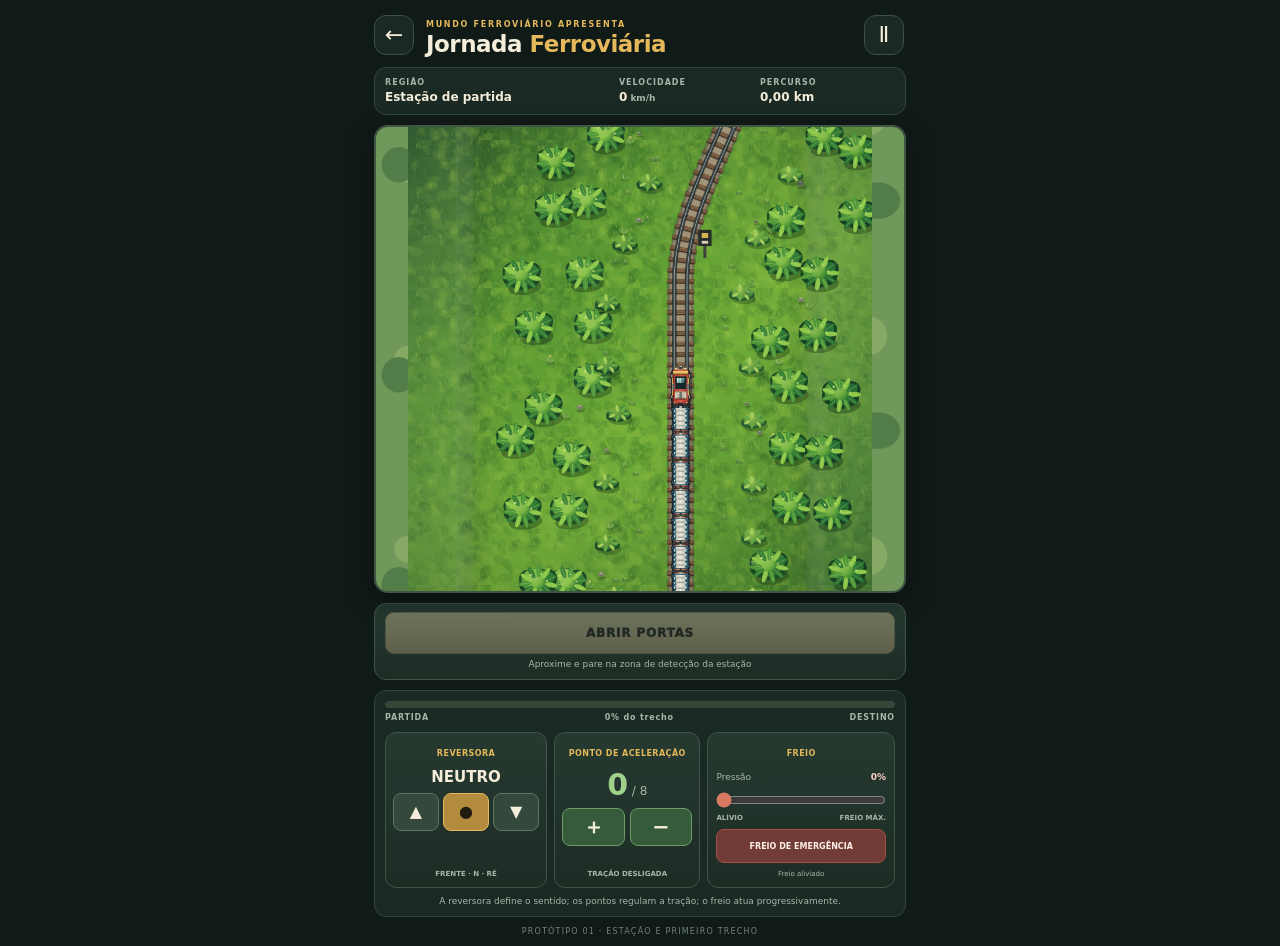
==== Jornada-Ferroviaria/index.html @ fb92bcf7 "Atualiza cache do ajuste do bairro" ====
<!doctype html>
<html lang="pt-BR">
<head>
  <meta charset="utf-8">
  <meta name="viewport" content="width=device-width, initial-scale=1, maximum-scale=1, user-scalable=no">
  <meta name="theme-color" content="#172b24">
  <meta name="description" content="Jornada Ferroviária — uma viagem ferroviária em pixel art.">
  <title>Jornada Ferroviária</title>
  <link rel="stylesheet" href="style.css?v=2026112611">
</head>
<body>
  <main class="game-shell">
    <header class="topbar">
      <a class="back-link" href="../index.html" aria-label="Voltar ao Mundo Ferroviário">←</a>
      <div class="brand">
        <span class="eyebrow">MUNDO FERROVIÁRIO APRESENTA</span>
        <h1>Jornada <strong>Ferroviária</strong></h1>
      </div>
      <button id="pauseButton" class="icon-button" type="button" aria-label="Pausar jogo">Ⅱ</button>
    </header>

    <section class="status-row" aria-label="Informações da viagem">
      <div><span class="status-label">REGIÃO</span><strong id="regionName">Estação de partida</strong></div>
      <div><span class="status-label">VELOCIDADE</span><strong><span id="speedValue">0</span><small> km/h</small></strong></div>
      <div><span class="status-label">PERCURSO</span><strong id="distanceValue">0,0 km</strong></div>
    </section>

    <section class="viewport-wrap" aria-label="Área do jogo">
      <canvas id="gameCanvas" width="800" height="800">
        Seu navegador não oferece suporte ao Canvas.
      </canvas>
      <div class="pause-overlay" id="pauseOverlay" hidden>
        <div class="pause-card">
          <span class="pause-symbol">Ⅱ</span>
          <h2>Viagem pausada</h2>
          <p>Seu trem está aguardando.</p>
          <button id="resumeButton" class="primary-button" type="button">CONTINUAR</button>
        </div>
      </div>
    </section>

    <section class="station-actions" aria-label="Operação de desembarque">
      <button id="doorButton" class="door-button" type="button" disabled>ABRIR PORTAS</button>
      <p id="doorStatus" class="door-status">Pare a composição na estação para liberar as portas</p>
    </section>

    <section class="dashboard">
      <div class="progress-line"><span id="progressFill"></span></div>
      <div class="progress-caption"><span>PARTIDA</span><span id="progressText">Trecho de demonstração</span><span>DESTINO</span></div>
      <div class="driver-controls">
        <section class="control-panel">
          <div class="panel-heading">REVERSORA</div><div class="reverser-readout" id="directionValue">NEUTRO</div>
          <div class="reverser-buttons">
            <button id="forwardButton" class="lever-button" type="button" aria-label="Frente">▲</button>
            <button id="neutralButton" class="lever-button neutral-selected" type="button" aria-label="Neutro">●</button>
            <button id="reverseButton" class="lever-button" type="button" aria-label="Ré">▼</button>
          </div><div class="panel-foot">FRENTE · N · RÉ</div>
        </section>
        <section class="control-panel">
          <div class="panel-heading">PONTO DE ACELERAÇÃO</div><div class="throttle-readout"><strong id="throttleValue">0</strong><span> / 8</span></div>
          <div class="throttle-buttons"><button id="throttleUp" class="step-button" type="button">＋</button><button id="throttleDown" class="step-button" type="button">−</button></div>
          <div class="panel-foot" id="limitValue">TRAÇÃO DESLIGADA</div>
        </section>
        <section class="control-panel brake-panel">
          <div class="panel-heading">FREIO</div><label class="brake-label" for="brakeSlider">Pressão <strong id="brakeValue">0%</strong></label>
          <input id="brakeSlider" class="brake-slider" type="range" min="0" max="100" value="0">
          <div class="brake-scale"><span>ALÍVIO</span><span>FREIO MÁX.</span></div>
          <button id="emergencyButton" class="emergency-button" type="button">FREIO DE EMERGÊNCIA</button>
          <p id="brakeStatus" class="brake-status">Freio aliviado</p>
        </section>
      </div><p class="help-text">A reversora define o sentido; os pontos regulam a tração; o freio atua progressivamente.</p>
    </section>

    <footer class="footer-note">PROTÓTIPO 01 · ESTAÇÃO E PRIMEIRO TRECHO</footer>
  </main>
  <script src="game.js?v=2026112721"></script>
</body>
</html>
---- Jornada-Ferroviaria/style.css ----
:root {
  color-scheme: dark;
  --bg: #101a17;
  --panel: #1a2923;
  --panel-light: #24382e;
  --gold: #e4b85b;
  --cream: #f4edda;
  --muted: #a8b5a8;
  --green: #6eaa70;
  --red: #bd6557;
}
* { box-sizing: border-box; }
html, body { margin: 0; min-height: 100%; background: var(--bg); color: var(--cream); font-family: system-ui, -apple-system, Segoe UI, sans-serif; }
body { min-height: 100svh; display: flex; justify-content: center; }
button { font: inherit; }
.game-shell { width: min(100%, 560px); min-height: 100svh; padding: 12px 14px 10px; display: flex; flex-direction: column; gap: 10px; }
.topbar { display: grid; grid-template-columns: 42px 1fr 42px; align-items: center; gap: 10px; }
.back-link, .icon-button { width: 40px; height: 40px; display: grid; place-items: center; color: var(--cream); text-decoration: none; border: 1px solid #3b5144; border-radius: 12px; background: var(--panel); font-size: 22px; }
.icon-button { cursor: pointer; }
.brand { min-width: 0; }
.eyebrow { color: var(--gold); font-size: 8px; letter-spacing: 1.7px; font-weight: 800; }
h1 { margin: 1px 0 0; font-size: clamp(18px, 5vw, 23px); line-height: 1.1; letter-spacing: -.5px; }
h1 strong { color: var(--gold); }
.status-row { display: grid; grid-template-columns: 1.35fr .8fr .8fr; gap: 6px; padding: 10px; background: var(--panel); border: 1px solid #30463a; border-radius: 12px; }
.status-row > div { min-width: 0; display: flex; flex-direction: column; gap: 3px; }
.status-label { color: var(--muted); font-size: 8px; letter-spacing: 1px; font-weight: 800; }
.status-row strong { overflow: hidden; white-space: nowrap; text-overflow: ellipsis; font-size: 12px; }
.status-row small { color: var(--muted); font-size: 9px; }
.viewport-wrap { position: relative; flex: 0 0 auto; width: 100%; height: clamp(300px, 51svh, 480px); min-height: 0; display: flex; justify-content: center; align-items: center; overflow: hidden; border: 2px solid #405644; border-radius: 14px; background: #668d55; box-shadow: 0 10px 28px #0005; }
#gameCanvas { display: block; width: auto; height: 100%; max-width: 100%; min-height: 0; aspect-ratio: 1 / 1; object-fit: contain; image-rendering: auto; touch-action: none; }
.pause-overlay { position: absolute; inset: 0; display: grid; place-items: center; background: #101a17bb; }
.pause-overlay[hidden] { display: none; }
.pause-card { width: min(82%, 280px); padding: 24px; text-align: center; border: 1px solid #6d805e; border-radius: 16px; background: #1a2923; box-shadow: 0 15px 40px #0008; }
.pause-symbol { color: var(--gold); font-size: 34px; }
.pause-card h2 { margin: 8px 0 4px; }
.pause-card p { color: var(--muted); font-size: 13px; }
.primary-button { width: 100%; margin-top: 12px; padding: 12px; border: 0; border-radius: 9px; background: var(--gold); color: #211b10; font-weight: 900; }
.dashboard { padding: 10px; border: 1px solid #30463a; border-radius: 12px; background: var(--panel); }
.progress-line { height: 7px; overflow: hidden; border-radius: 10px; background: #35473b; }
.progress-line span { display: block; width: 0%; height: 100%; border-radius: inherit; background: var(--gold); transition: width .15s linear; }
.progress-caption { display: flex; justify-content: space-between; margin: 5px 0 10px; color: var(--muted); font-size: 8px; font-weight: 800; letter-spacing: .8px; }
.controls { display: grid; grid-template-columns: .85fr 1fr 1.2fr; gap: 8px; }
.control-button { min-height: 56px; display: flex; flex-direction: column; align-items: center; justify-content: center; gap: 2px; border: 1px solid #50624e; border-radius: 10px; color: var(--cream); font-size: 9px; font-weight: 900; letter-spacing: .5px; cursor: pointer; touch-action: none; user-select: none; -webkit-user-select: none; }
.control-button:active { transform: translateY(1px); filter: brightness(1.2); }
.control-icon { font-size: 19px; line-height: 1; }
.secondary { background: #34483b; }
.brake { background: #633e36; border-color: #9a5b4e; }
.accelerate { background: #456d43; border-color: #79a86c; }
.help-text { margin: 8px 0 0; color: var(--muted); text-align: center; font-size: 9px; }
.footer-note { color: #718275; text-align: center; font-size: 8px; letter-spacing: 1.2px; }
@media (min-width: 600px) {
  .game-shell { min-height: 100svh; }
  .viewport-wrap { height: min(52svh, 520px); }
}
@media (max-height: 700px) {
  .game-shell { gap: 7px; padding-top: 8px; }
  .viewport-wrap { height: clamp(240px, 43svh, 340px); }
  .control-button { min-height: 48px; }
}
/* Comandos de condução ferroviária */
.driver-controls{display:grid;grid-template-columns:1fr 1fr 1.2fr;gap:6px;align-items:stretch}
.control-panel{min-width:0;padding:9px;border:1px solid #405447;border-radius:11px;background:#202f28}
.panel-heading{color:var(--gold);font-size:9px;font-weight:900;letter-spacing:.7px;text-align:center}
.reverser-readout{margin:5px 0;color:var(--cream);font-size:17px;font-weight:900;text-align:center}
.reverser-buttons,.throttle-buttons{display:grid;grid-template-columns:repeat(3,1fr);gap:5px}
.lever-button,.step-button{min-height:36px;border:1px solid #607263;border-radius:8px;background:#34483b;color:var(--cream);font-size:18px;font-weight:900;touch-action:manipulation}
.lever-button.neutral-selected{background:#b28b3f;color:#211b10;border-color:var(--gold)}
.lever-button.direction-selected{background:#477d50;border-color:#83bd7e}
.panel-foot{margin-top:5px;color:var(--muted);font-size:8px;font-weight:800;text-align:center}
.throttle-readout{text-align:center;line-height:1.1}.throttle-readout strong{font-size:28px;color:#9fd18b}.throttle-readout span{color:var(--muted);font-size:12px}
.throttle-buttons{grid-template-columns:1fr 1fr}.step-button{min-height:32px;font-size:21px;background:#365b3b;border-color:#6d9c68}
.lever-button:disabled,.step-button:disabled{opacity:.35}
.brake-label{display:flex;justify-content:space-between;margin:6px 0 2px;color:var(--muted);font-size:9px}
.brake-label strong{color:#ffd1c6}.brake-slider{width:100%;accent-color:#d77a61;touch-action:pan-x}
.brake-scale{display:flex;justify-content:space-between;color:var(--muted);font-size:7px;font-weight:800}
.emergency-button,.release-button,.horn-button{width:100%;min-height:32px;margin-top:6px;border:1px solid #a34f43;border-radius:8px;background:#713c35;color:#fff0e9;font-size:8px;font-weight:900}
.release-button{border-color:#688b68;background:#35543a}.release-button:disabled{opacity:.35}
.brake-status{min-height:12px;margin:4px 0 0;color:var(--muted);text-align:center;font-size:8px}

@media(max-width:380px){.driver-controls{gap:5px}.control-panel{padding:6px}.panel-heading{font-size:7px;letter-spacing:.3px}.reverser-readout{font-size:14px}.lever-button{min-height:32px;font-size:15px}.step-button{min-height:30px}.brake-label{font-size:8px}.emergency-button,.release-button{font-size:7px;padding:3px 2px}.panel-foot{font-size:7px}}

/* Painel compacto e alinhado de condução */
.driver-controls{
  display:grid;
  grid-template-columns:1.02fr .92fr 1.18fr;
  gap:7px;
  align-items:stretch;
}
.control-panel{
  display:flex;
  flex-direction:column;
  justify-content:flex-start;
  min-height:148px;
  padding:8px 7px;
  border:1px solid #405447;
  border-radius:11px;
  background:linear-gradient(180deg,#263a30 0%,#1d2c25 100%);
}
.panel-heading{
  min-height:25px;
  display:flex;
  align-items:center;
  justify-content:center;
  color:var(--gold);
  font-size:8px;
  line-height:1.15;
  font-weight:900;
  letter-spacing:.45px;
  text-align:center;
}
.reverser-readout{margin:3px 0 7px;font-size:15px;line-height:1.1}
.reverser-buttons{gap:4px}
.lever-button{min-width:0;min-height:38px;border-radius:8px;font-size:16px}
.panel-foot{margin-top:auto;padding-top:7px;font-size:7px;line-height:1.2}
.throttle-readout{margin:2px 0 7px}
.throttle-readout strong{font-size:30px}
.throttle-buttons{gap:5px}
.step-button{min-height:38px;border-radius:8px}
.brake-panel{padding-left:8px;padding-right:8px}
.brake-label{margin:6px 0 4px;font-size:9px}
.brake-slider{height:24px;margin:2px 0}
.brake-scale{font-size:7px}
.emergency-button,.release-button{min-height:34px;margin-top:7px;padding:4px 3px;line-height:1.15;font-size:8px}
.brake-status{margin-top:auto;padding-top:7px;font-size:7px;line-height:1.2}
@media(max-width:380px){
  .driver-controls{grid-template-columns:1fr .9fr 1.12fr;gap:5px}
  .control-panel{min-height:142px;padding:6px 5px}
  .panel-heading{min-height:27px;font-size:7px;letter-spacing:.15px}
  .reverser-readout{font-size:13px;margin-bottom:6px}
  .lever-button{min-height:35px;font-size:14px}
  .throttle-readout strong{font-size:27px}
  .step-button{min-height:35px}
  .brake-label{font-size:8px}
  .emergency-button,.release-button{font-size:7px;min-height:32px}
}

/* Paisagem ampliada: mais área lateral sem alterar a proporção dos trens */
.viewport-wrap{background-color:#71985b;background-image:radial-gradient(ellipse at 12% 18%,#527c48 0 7%,transparent 7.5%),radial-gradient(ellipse at 88% 32%,#527c48 0 8%,transparent 8.5%),radial-gradient(ellipse at 18% 78%,#86a966 0 6%,transparent 6.5%),radial-gradient(ellipse at 83% 84%,#86a966 0 7%,transparent 7.5%);background-size:190px 210px,220px 230px,170px 190px,200px 220px;background-position:left top,right top,left bottom,right bottom;background-repeat:repeat;}

/* Garante que a antiga instrução não cubra o cenário, mesmo em HTML em cache. */
.canvas-hint { display: none !important; }

/* Operação de desembarque na estação */
.station-actions{display:flex;flex-direction:column;gap:5px;align-items:center;padding:8px 10px;border:1px solid #405447;border-radius:12px;background:linear-gradient(180deg,#263a30 0%,#1d2c25 100%)}
.door-button{width:100%;min-height:42px;border:1px solid #9b8148;border-radius:9px;background:linear-gradient(180deg,#e8c66e,#c99c43);color:#241d10;font-size:12px;font-weight:950;letter-spacing:.8px}
.door-button:disabled{opacity:.42;filter:saturate(.45)}
.door-status{min-height:12px;margin:0;color:var(--muted);font-size:9px;text-align:center}
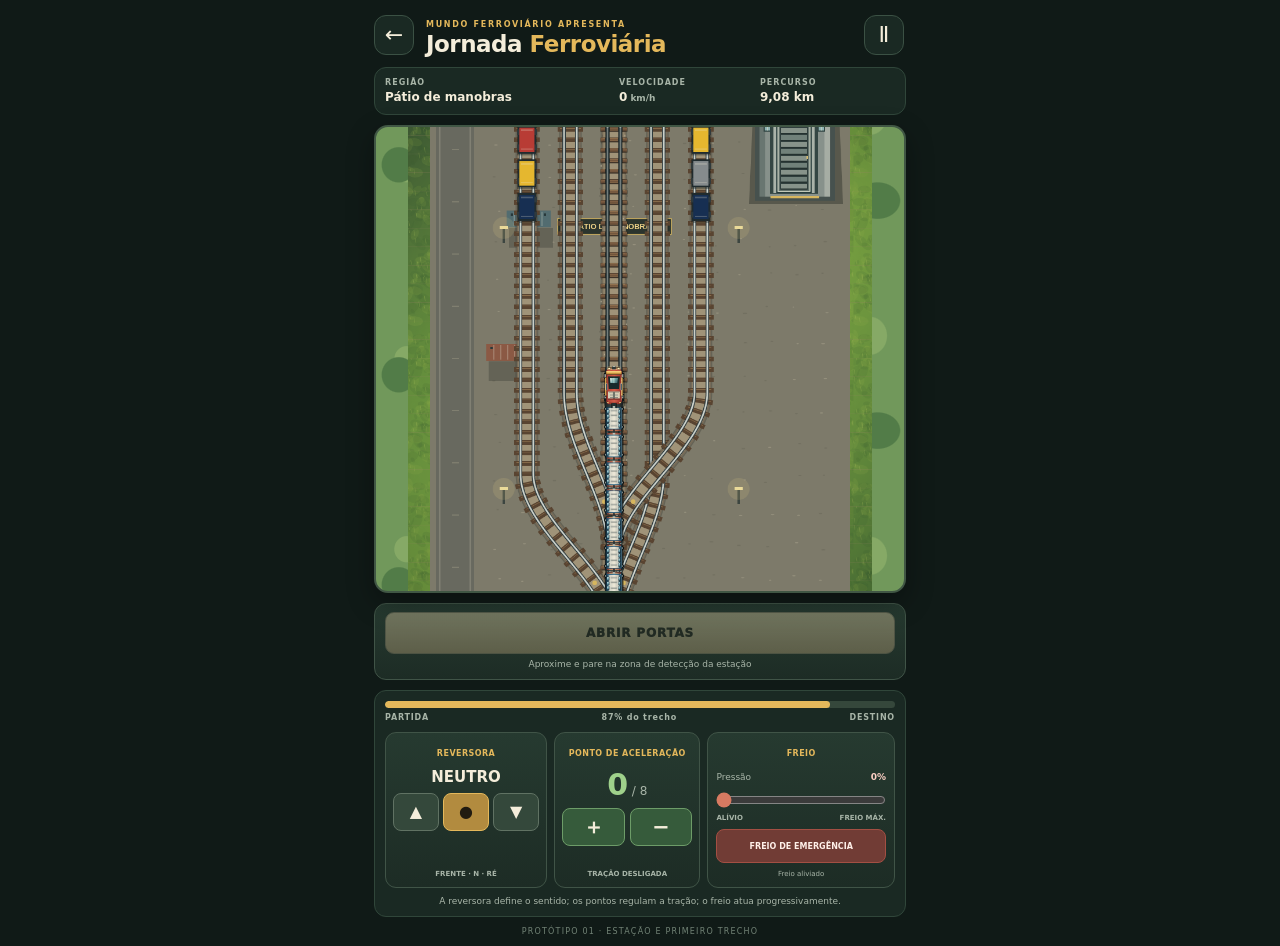
==== commit 8885c695: "Atualizar versão do simulador para teste inicial no pátio" ====
--- a/Jornada-Ferroviaria/index.html
+++ b/Jornada-Ferroviaria/index.html
@@ -73,6 +73,6 @@
 
     <footer class="footer-note">PROTÓTIPO 01 · ESTAÇÃO E PRIMEIRO TRECHO</footer>
   </main>
-  <script src="game.js?v=2026112721"></script>
+  <script src="game.js?v=2026112813"></script>
 </body>
 </html>
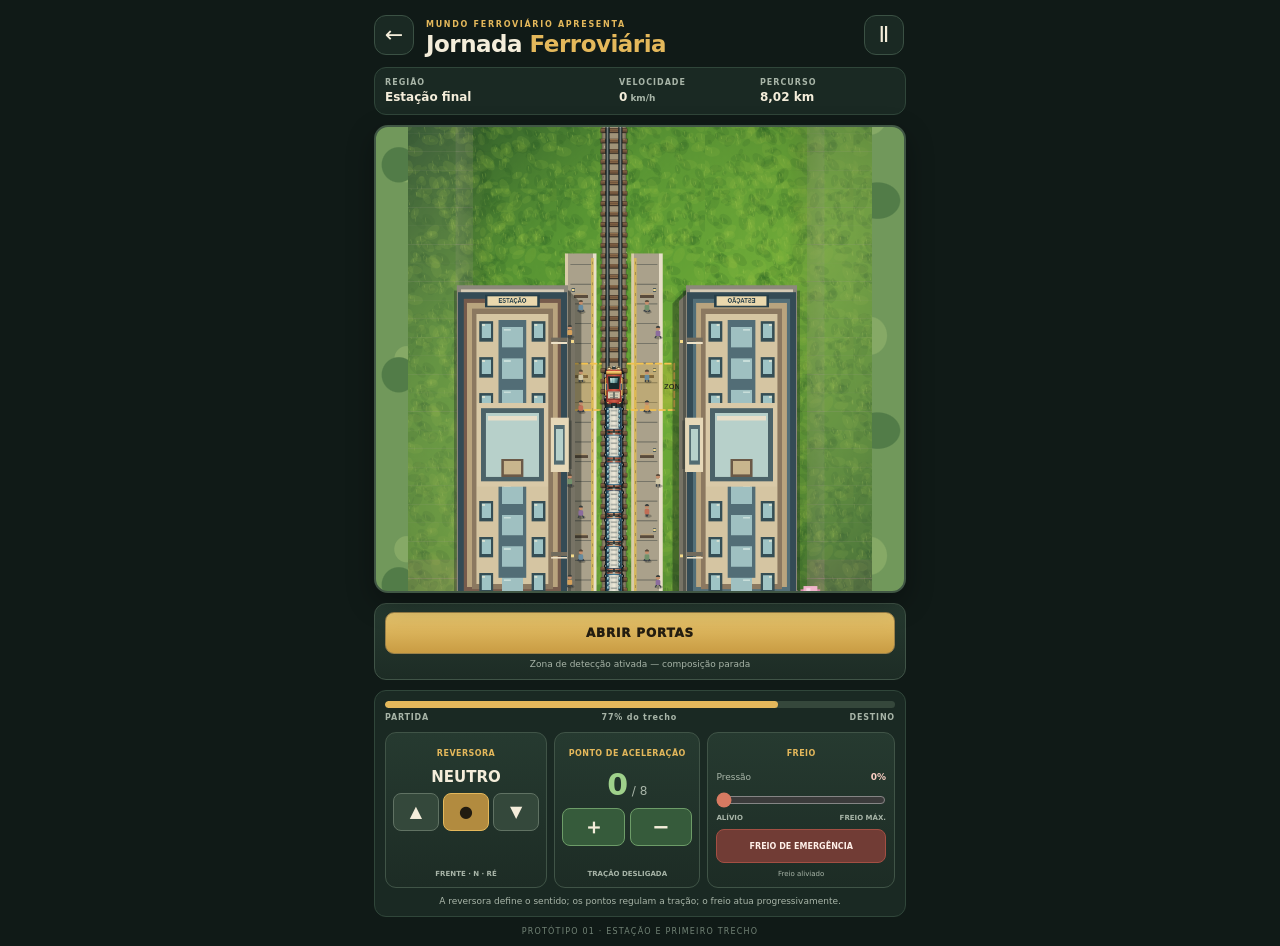
==== commit d5cf8d6d: "Atualiza cache do simulador ferroviário" ====
--- a/Jornada-Ferroviaria/index.html
+++ b/Jornada-Ferroviaria/index.html
@@ -73,6 +73,6 @@
 
     <footer class="footer-note">PROTÓTIPO 01 · ESTAÇÃO E PRIMEIRO TRECHO</footer>
   </main>
-  <script src="game.js?v=2026112813"></script>
+  <script src="game.js?v=2026112814"></script>
 </body>
 </html>
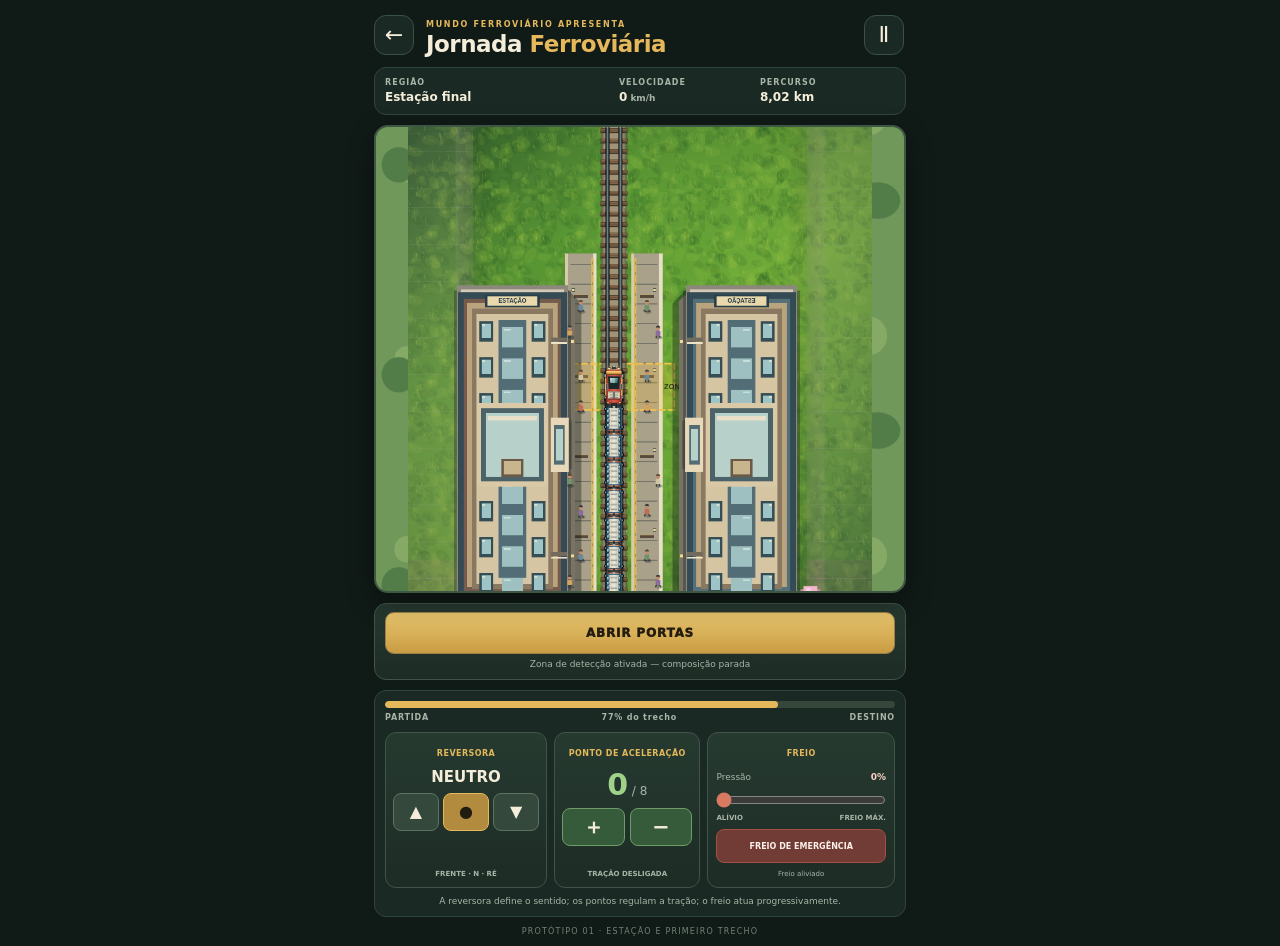
==== commit 7dcab4a5: "Atualiza cache do simulador ferroviário" ====
--- a/Jornada-Ferroviaria/index.html
+++ b/Jornada-Ferroviaria/index.html
@@ -73,6 +73,6 @@
 
     <footer class="footer-note">PROTÓTIPO 01 · ESTAÇÃO E PRIMEIRO TRECHO</footer>
   </main>
-  <script src="game.js?v=2026112814"></script>
+  <script src="game.js?v=2026112815"></script>
 </body>
 </html>
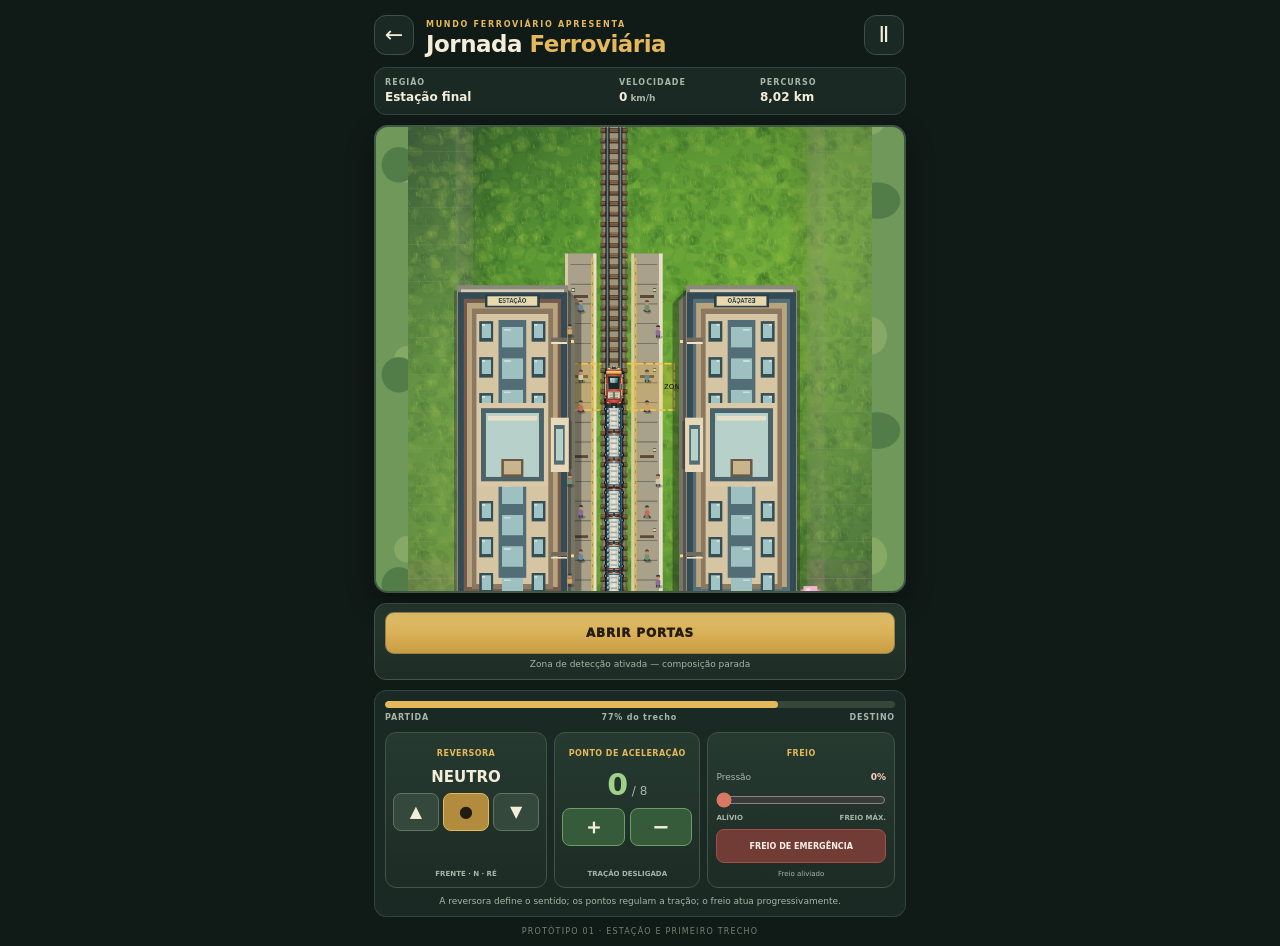
==== commit 73a93f05: "Atualiza versão em cache do simulador" ====
--- a/Jornada-Ferroviaria/index.html
+++ b/Jornada-Ferroviaria/index.html
@@ -73,6 +73,6 @@
 
     <footer class="footer-note">PROTÓTIPO 01 · ESTAÇÃO E PRIMEIRO TRECHO</footer>
   </main>
-  <script src="game.js?v=2026112815"></script>
+  <script src="game.js?v=2026112816"></script>
 </body>
 </html>
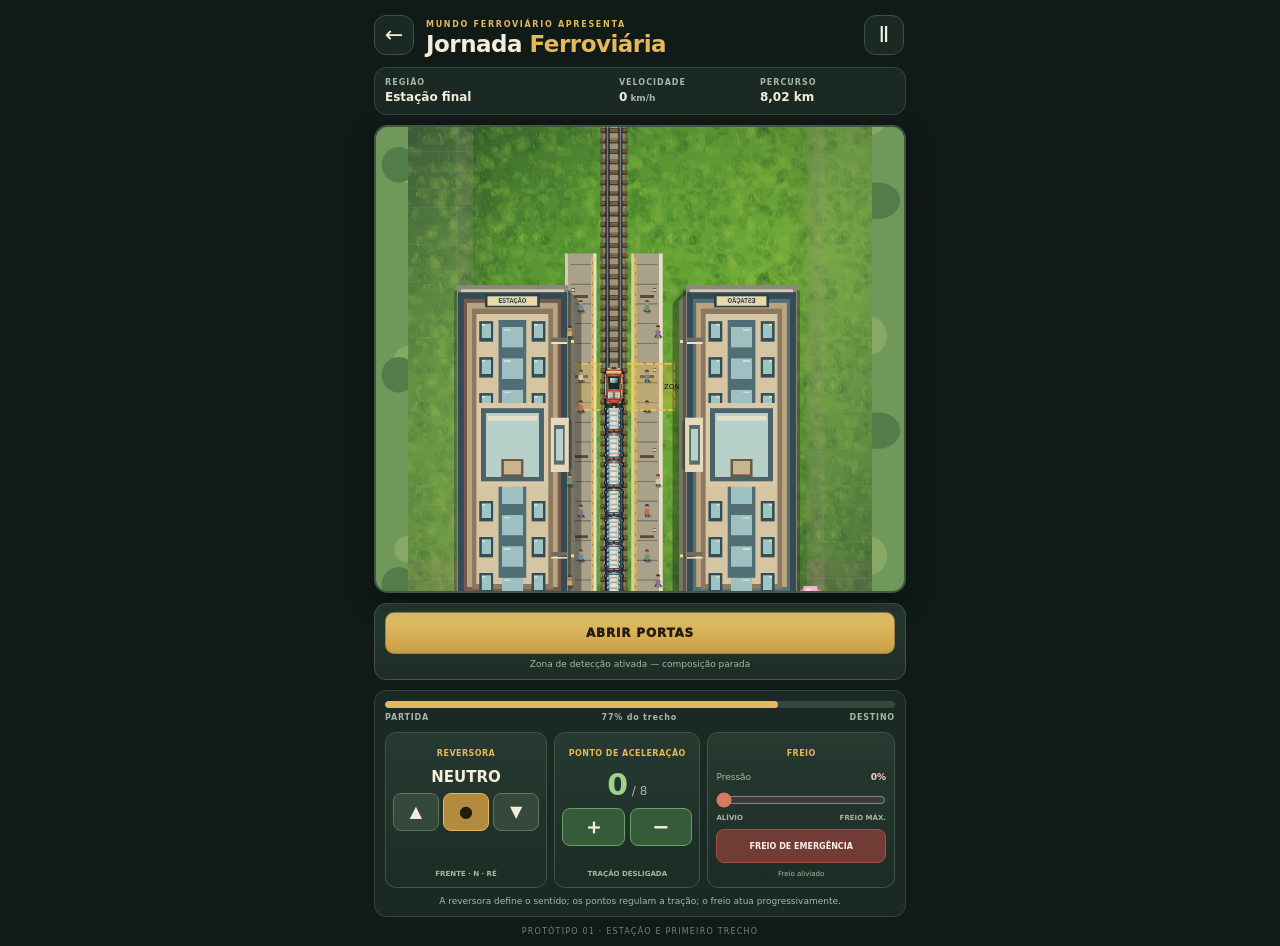
==== commit d21d2ec5: "Atualiza cache após ajuste dos AMVs" ====
--- a/Jornada-Ferroviaria/index.html
+++ b/Jornada-Ferroviaria/index.html
@@ -73,6 +73,6 @@
 
     <footer class="footer-note">PROTÓTIPO 01 · ESTAÇÃO E PRIMEIRO TRECHO</footer>
   </main>
-  <script src="game.js?v=2026112816"></script>
+  <script src="game.js?v=2026112817"></script>
 </body>
 </html>
